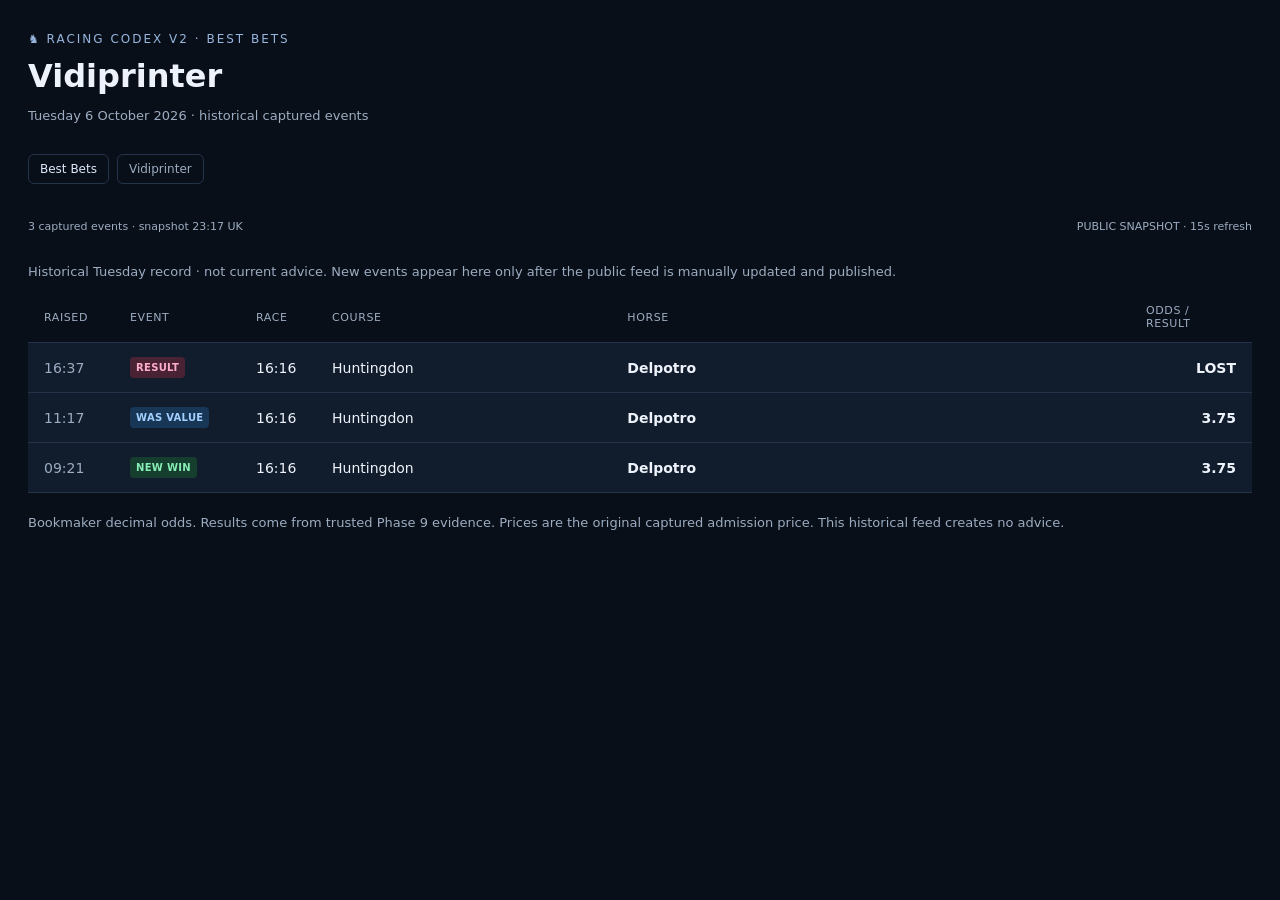
==== public/vidiprinter/index.html @ f3a4219d "Public: add Racing Codex Vidiprinter" ====
<!doctype html>
<html lang="en-GB">
<head>
  <meta charset="utf-8"><meta name="viewport" content="width=device-width,initial-scale=1">
  <meta name="theme-color" content="#090f19">
  <link rel="icon" href="data:,">
  <meta name="description" content="Captured Racing Codex events from Tuesday 6 October 2026.">
  <title>Vidiprinter · Racing Codex</title>
  <link rel="stylesheet" href="assets/vidiprinter.css">
  <script src="assets/vidiprinter.js" defer></script>
</head>
<body>
<main>
  <header><div><a class="brand" href="../">♞ RACING CODEX V2 · BEST BETS</a><h1>Vidiprinter</h1>
    <p>Tuesday 6 October 2026 · historical captured events</p></div></header>
  <nav aria-label="Public pages"><a href="../">Best Bets</a><span>Vidiprinter</span></nav>
  <div class="feed-status"><span id="status" role="status">Loading captured events…</span><span>PUBLIC SNAPSHOT · 15s refresh</span></div>
  <p class="history-note">Historical Tuesday record · not current advice. New events appear here only after the public feed is manually updated and published.</p>
  <div class="columns" aria-hidden="true"><span>Raised</span><span>Event</span><span>Race</span><span>Course</span><span>Horse</span><span>Odds / result</span></div>
  <ol id="events" aria-label="Captured events, newest first"></ol>
  <p id="empty" hidden>No captured events for Tuesday 6 October 2026.</p>
  <footer>Bookmaker decimal odds. Results come from trusted Phase 9 evidence. Prices are the original captured admission price. This historical feed creates no advice.</footer>
</main>
</body>
</html>
---- public/vidiprinter/assets/vidiprinter.css ----
/* Public broadcast feed. All tracks allow long labels to shrink and wrap. */
:root{color-scheme:dark;--bg:#090f19;--panel:#111c2c;--line:#25334a;--muted:#9cacc1;font-family:Inter,system-ui,sans-serif}
*{box-sizing:border-box}body{margin:0;background:var(--bg);color:#eef3fb}main{max-width:1400px;margin:auto;padding:28px;min-width:0}
header{display:flex;justify-content:space-between;align-items:center;gap:20px}header>*{min-width:0}.brand{color:#97b5dd;font-size:12px;letter-spacing:2px;text-decoration:none}
h1{font-size:32px;margin:10px 0 5px}p,footer{color:var(--muted);font-size:13px}header label{display:grid;gap:6px;font-size:12px;color:var(--muted)}input{background:var(--panel);border:1px solid var(--line);border-radius:6px;padding:9px;color:#eef3fb;max-width:100%;min-width:0}
.feed-status{display:flex;justify-content:space-between;gap:12px;padding:18px 0;color:var(--muted);font-size:11px}.feed-status>*{min-width:0;overflow-wrap:anywhere}
.columns,.event-row{display:grid;grid-template-columns:70px 110px 60px minmax(0,1fr) minmax(0,1.8fr) 90px;gap:16px;align-items:center}
.columns{padding:12px 16px;color:var(--muted);font-size:11px;text-transform:uppercase;letter-spacing:.6px}
ol{list-style:none;margin:0;padding:0}.event-row{padding:14px 16px;border-top:1px solid var(--line);background:var(--panel);font-size:14px;max-width:100%;min-width:0}.event-row>*{min-width:0;overflow-wrap:anywhere}.event-row:last-child{border-bottom:1px solid var(--line)}
.raised,.race-time,.value{font-variant-numeric:tabular-nums}.raised{color:var(--muted)}.horse,.value{font-weight:700}.value{text-align:right}.badge{display:inline-block;border-radius:4px;padding:5px 6px;font-size:10px;font-weight:800;letter-spacing:.3px;background:#29364a;color:#dce7fa;max-width:100%}
.new-win{background:#163e2e;color:#86edb6}.new-ew{background:#493816;color:#f4d68b}.was-value{background:#183656;color:#a4d0ff}.result{background:#492334;color:#ffaeca}.updated{background:#223e44;color:#a5dce0}.nr,.void{background:#313443;color:#c2c7d2}
.fresh{animation:highlight 2s ease-out}@keyframes highlight{from{box-shadow:inset 3px 0 #7ca2cb;background:#20344d}to{box-shadow:inset 0 0 transparent;background:var(--panel)}}footer{line-height:1.6;padding:20px 0;overflow-wrap:anywhere}
@media(max-width:700px){main{padding:16px}header{align-items:flex-start;gap:12px}h1{font-size:26px}header p{max-width:230px;font-size:12px}header label{max-width:145px}.columns{display:none}.event-row{grid-template-columns:55px minmax(0,1fr) 68px;gap:8px;padding:12px}.raised{grid-column:1;grid-row:1;font-size:12px}.kind{grid-column:2;grid-row:1}.race-time{grid-column:1;grid-row:2;font-size:12px}.course{grid-column:2;grid-row:2;font-size:12px;color:var(--muted)}.horse{grid-column:1/3;grid-row:3;font-size:14px}.value{grid-column:3;grid-row:2/4;align-self:center}.feed-status{font-size:10px}.feed-status span:last-child{max-width:120px;text-align:right}}
@media(prefers-reduced-motion:reduce){.fresh{animation:none}}


nav{display:flex;flex-wrap:wrap;gap:8px;margin:18px 0}nav a,nav span{padding:7px 11px;border:1px solid var(--line);border-radius:6px;color:#dce7fa;text-decoration:none;font-size:12px}nav span{color:var(--muted)}
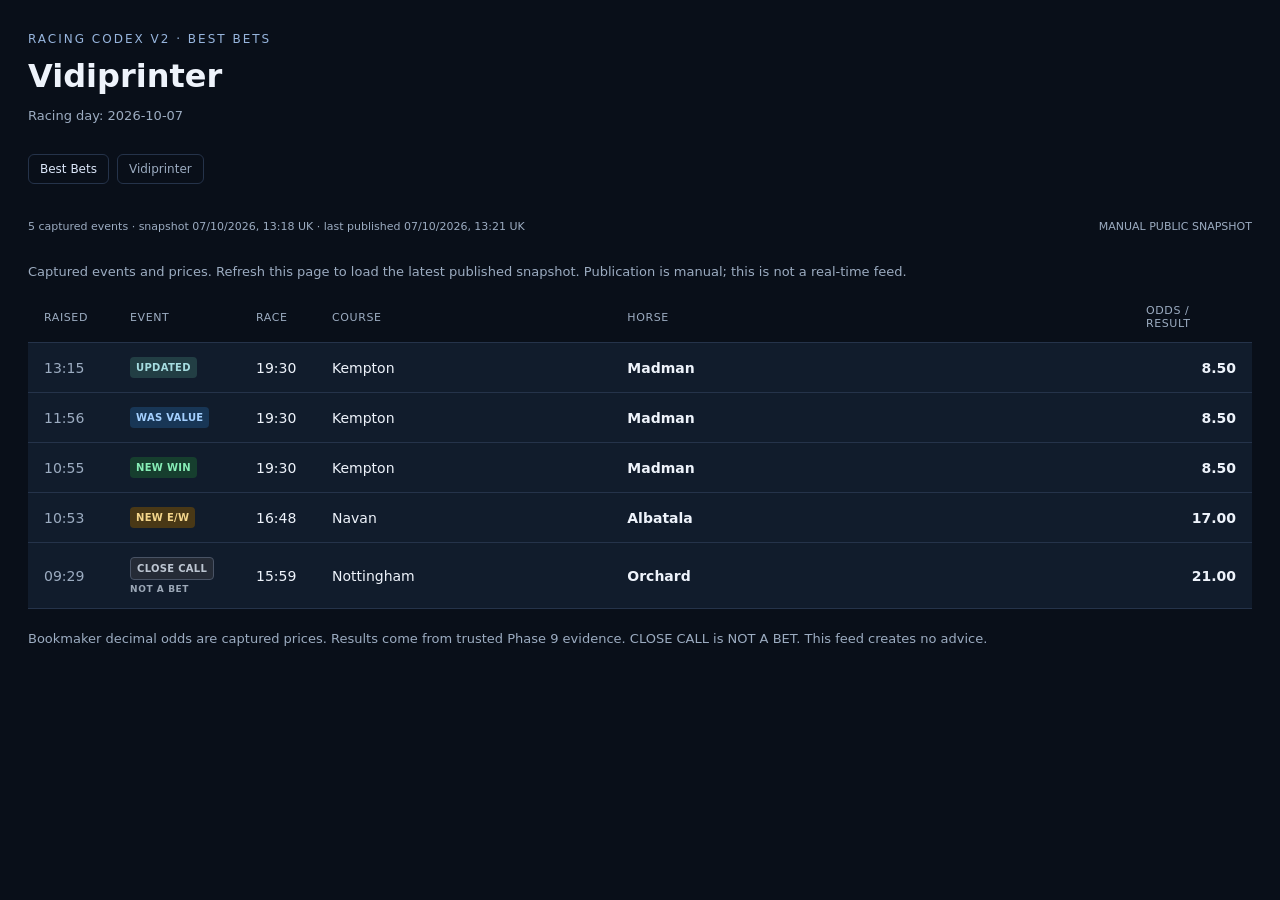
==== commit 3cf6de6b: "Public: refresh vidiprinter 2026-10-07 13:21" ====
--- a/public/vidiprinter/index.html
+++ b/public/vidiprinter/index.html
@@ -1,25 +1,13 @@
 <!doctype html>
-<html lang="en-GB">
-<head>
-  <meta charset="utf-8"><meta name="viewport" content="width=device-width,initial-scale=1">
-  <meta name="theme-color" content="#090f19">
-  <link rel="icon" href="data:,">
-  <meta name="description" content="Captured Racing Codex events from Tuesday 6 October 2026.">
-  <title>Vidiprinter · Racing Codex</title>
-  <link rel="stylesheet" href="assets/vidiprinter.css">
-  <script src="assets/vidiprinter.js" defer></script>
-</head>
-<body>
-<main>
-  <header><div><a class="brand" href="../">♞ RACING CODEX V2 · BEST BETS</a><h1>Vidiprinter</h1>
-    <p>Tuesday 6 October 2026 · historical captured events</p></div></header>
-  <nav aria-label="Public pages"><a href="../">Best Bets</a><span>Vidiprinter</span></nav>
-  <div class="feed-status"><span id="status" role="status">Loading captured events…</span><span>PUBLIC SNAPSHOT · 15s refresh</span></div>
-  <p class="history-note">Historical Tuesday record · not current advice. New events appear here only after the public feed is manually updated and published.</p>
-  <div class="columns" aria-hidden="true"><span>Raised</span><span>Event</span><span>Race</span><span>Course</span><span>Horse</span><span>Odds / result</span></div>
-  <ol id="events" aria-label="Captured events, newest first"></ol>
-  <p id="empty" hidden>No captured events for Tuesday 6 October 2026.</p>
-  <footer>Bookmaker decimal odds. Results come from trusted Phase 9 evidence. Prices are the original captured admission price. This historical feed creates no advice.</footer>
-</main>
-</body>
-</html>
+<html lang="en-GB"><head><meta charset="utf-8"><meta name="viewport" content="width=device-width,initial-scale=1">
+<link rel="icon" href="data:,"><title>Vidiprinter · Racing Codex</title>
+<link rel="stylesheet" href="assets/vidiprinter.css"><script src="assets/vidiprinter.js" defer></script></head>
+<body><main><header><div><a class="brand" href="../">RACING CODEX V2 · BEST BETS</a>
+<h1>Vidiprinter</h1><p id="racing-day">Loading racing day…</p></div></header>
+<nav aria-label="Public pages"><a href="../">Best Bets</a><span>Vidiprinter</span></nav>
+<div class="feed-status"><span id="status" role="status">Loading published snapshot…</span><span>MANUAL PUBLIC SNAPSHOT</span></div>
+<p>Captured events and prices. Refresh this page to load the latest published snapshot. Publication is manual; this is not a real-time feed.</p>
+<div class="columns" aria-hidden="true"><span>Raised</span><span>Event</span><span>Race</span><span>Course</span><span>Horse</span><span>Odds / result</span></div>
+<ol id="events" aria-label="Captured events, newest first"></ol><p id="empty" hidden>No captured events for this racing day.</p>
+<footer>Bookmaker decimal odds are captured prices. Results come from trusted Phase 9 evidence. CLOSE CALL is NOT A BET. This feed creates no advice.</footer>
+</main></body></html>
--- a/public/vidiprinter/assets/vidiprinter.css
+++ b/public/vidiprinter/assets/vidiprinter.css
@@ -1,4 +1,4 @@
-/* Public broadcast feed. All tracks allow long labels to shrink and wrap. */
+/* Local-only broadcast feed. All tracks allow long labels to shrink and wrap. */
 :root{color-scheme:dark;--bg:#090f19;--panel:#111c2c;--line:#25334a;--muted:#9cacc1;font-family:Inter,system-ui,sans-serif}
 *{box-sizing:border-box}body{margin:0;background:var(--bg);color:#eef3fb}main{max-width:1400px;margin:auto;padding:28px;min-width:0}
 header{display:flex;justify-content:space-between;align-items:center;gap:20px}header>*{min-width:0}.brand{color:#97b5dd;font-size:12px;letter-spacing:2px;text-decoration:none}
@@ -9,9 +9,11 @@
 ol{list-style:none;margin:0;padding:0}.event-row{padding:14px 16px;border-top:1px solid var(--line);background:var(--panel);font-size:14px;max-width:100%;min-width:0}.event-row>*{min-width:0;overflow-wrap:anywhere}.event-row:last-child{border-bottom:1px solid var(--line)}
 .raised,.race-time,.value{font-variant-numeric:tabular-nums}.raised{color:var(--muted)}.horse,.value{font-weight:700}.value{text-align:right}.badge{display:inline-block;border-radius:4px;padding:5px 6px;font-size:10px;font-weight:800;letter-spacing:.3px;background:#29364a;color:#dce7fa;max-width:100%}
 .new-win{background:#163e2e;color:#86edb6}.new-ew{background:#493816;color:#f4d68b}.was-value{background:#183656;color:#a4d0ff}.result{background:#492334;color:#ffaeca}.updated{background:#223e44;color:#a5dce0}.nr,.void{background:#313443;color:#c2c7d2}
+.close-call{background:#252b36;color:#bdc6d2;border:1px solid #495365}.not-a-bet{display:block;margin-top:4px;color:#9ca8b7;font-size:9px;font-weight:800;letter-spacing:.6px}
 .fresh{animation:highlight 2s ease-out}@keyframes highlight{from{box-shadow:inset 3px 0 #7ca2cb;background:#20344d}to{box-shadow:inset 0 0 transparent;background:var(--panel)}}footer{line-height:1.6;padding:20px 0;overflow-wrap:anywhere}
 @media(max-width:700px){main{padding:16px}header{align-items:flex-start;gap:12px}h1{font-size:26px}header p{max-width:230px;font-size:12px}header label{max-width:145px}.columns{display:none}.event-row{grid-template-columns:55px minmax(0,1fr) 68px;gap:8px;padding:12px}.raised{grid-column:1;grid-row:1;font-size:12px}.kind{grid-column:2;grid-row:1}.race-time{grid-column:1;grid-row:2;font-size:12px}.course{grid-column:2;grid-row:2;font-size:12px;color:var(--muted)}.horse{grid-column:1/3;grid-row:3;font-size:14px}.value{grid-column:3;grid-row:2/4;align-self:center}.feed-status{font-size:10px}.feed-status span:last-child{max-width:120px;text-align:right}}
 @media(prefers-reduced-motion:reduce){.fresh{animation:none}}
 
-
+/* Public navigation only. Broadcast layout comes from the local source stylesheet. */
 nav{display:flex;flex-wrap:wrap;gap:8px;margin:18px 0}nav a,nav span{padding:7px 11px;border:1px solid var(--line);border-radius:6px;color:#dce7fa;text-decoration:none;font-size:12px}nav span{color:var(--muted)}
+#racing-day{overflow-wrap:anywhere}
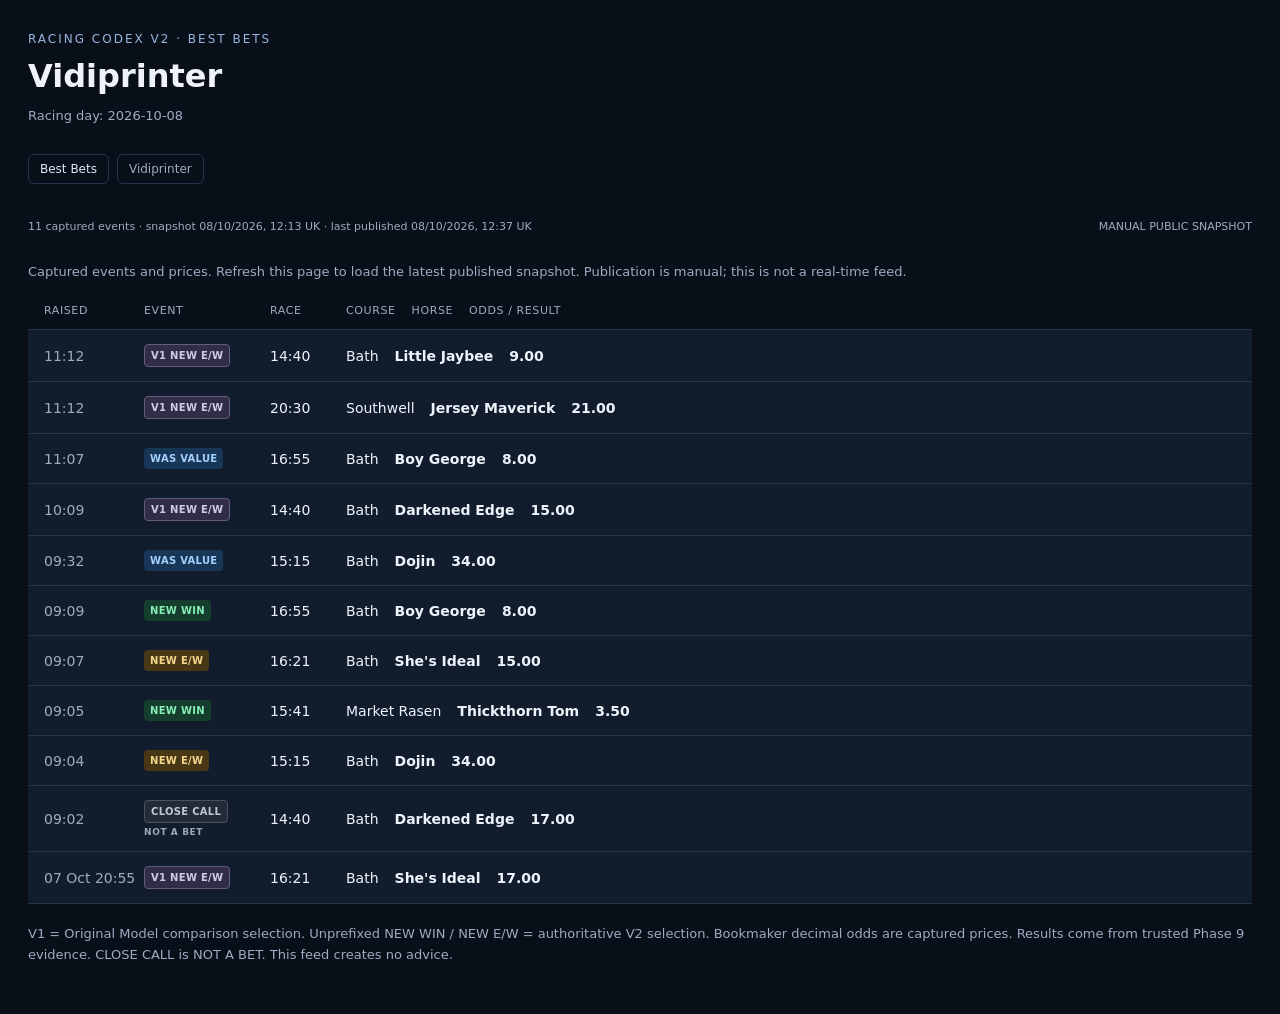
==== commit affa9e77: "Public: refresh vidiprinter 2026-10-08 12:37" ====
--- a/public/vidiprinter/index.html
+++ b/public/vidiprinter/index.html
@@ -9,5 +9,5 @@
 <p>Captured events and prices. Refresh this page to load the latest published snapshot. Publication is manual; this is not a real-time feed.</p>
 <div class="columns" aria-hidden="true"><span>Raised</span><span>Event</span><span>Race</span><span>Course</span><span>Horse</span><span>Odds / result</span></div>
 <ol id="events" aria-label="Captured events, newest first"></ol><p id="empty" hidden>No captured events for this racing day.</p>
-<footer>Bookmaker decimal odds are captured prices. Results come from trusted Phase 9 evidence. CLOSE CALL is NOT A BET. This feed creates no advice.</footer>
+<footer>V1 = Original Model comparison selection. Unprefixed NEW WIN / NEW E/W = authoritative V2 selection. Bookmaker decimal odds are captured prices. Results come from trusted Phase 9 evidence. CLOSE CALL is NOT A BET. This feed creates no advice.</footer>
 </main></body></html>
--- a/public/vidiprinter/assets/vidiprinter.css
+++ b/public/vidiprinter/assets/vidiprinter.css
@@ -4,14 +4,15 @@
 header{display:flex;justify-content:space-between;align-items:center;gap:20px}header>*{min-width:0}.brand{color:#97b5dd;font-size:12px;letter-spacing:2px;text-decoration:none}
 h1{font-size:32px;margin:10px 0 5px}p,footer{color:var(--muted);font-size:13px}header label{display:grid;gap:6px;font-size:12px;color:var(--muted)}input{background:var(--panel);border:1px solid var(--line);border-radius:6px;padding:9px;color:#eef3fb;max-width:100%;min-width:0}
 .feed-status{display:flex;justify-content:space-between;gap:12px;padding:18px 0;color:var(--muted);font-size:11px}.feed-status>*{min-width:0;overflow-wrap:anywhere}
-.columns,.event-row{display:grid;grid-template-columns:70px 110px 60px minmax(0,1fr) minmax(0,1.8fr) 90px;gap:16px;align-items:center}
+.columns,.event-row{display:grid;grid-template-columns:84px 110px 60px fit-content(20rem) fit-content(20rem) max-content;gap:16px;align-items:center}
 .columns{padding:12px 16px;color:var(--muted);font-size:11px;text-transform:uppercase;letter-spacing:.6px}
 ol{list-style:none;margin:0;padding:0}.event-row{padding:14px 16px;border-top:1px solid var(--line);background:var(--panel);font-size:14px;max-width:100%;min-width:0}.event-row>*{min-width:0;overflow-wrap:anywhere}.event-row:last-child{border-bottom:1px solid var(--line)}
-.raised,.race-time,.value{font-variant-numeric:tabular-nums}.raised{color:var(--muted)}.horse,.value{font-weight:700}.value{text-align:right}.badge{display:inline-block;border-radius:4px;padding:5px 6px;font-size:10px;font-weight:800;letter-spacing:.3px;background:#29364a;color:#dce7fa;max-width:100%}
+.raised,.race-time,.value{font-variant-numeric:tabular-nums}.raised{color:var(--muted);white-space:nowrap}.horse,.value{font-weight:700}.value{text-align:left;justify-self:start}.badge{display:inline-block;border-radius:4px;padding:5px 6px;font-size:10px;font-weight:800;letter-spacing:.3px;background:#29364a;color:#dce7fa;max-width:100%}
 .new-win{background:#163e2e;color:#86edb6}.new-ew{background:#493816;color:#f4d68b}.was-value{background:#183656;color:#a4d0ff}.result{background:#492334;color:#ffaeca}.updated{background:#223e44;color:#a5dce0}.nr,.void{background:#313443;color:#c2c7d2}
 .close-call{background:#252b36;color:#bdc6d2;border:1px solid #495365}.not-a-bet{display:block;margin-top:4px;color:#9ca8b7;font-size:9px;font-weight:800;letter-spacing:.6px}
+.v1-new-win{background:#392a50;color:#dcc5fb;border:1px solid #6b5287}.v1-new-ew{background:#322d47;color:#d1c9e6;border:1px solid #655c7c}
 .fresh{animation:highlight 2s ease-out}@keyframes highlight{from{box-shadow:inset 3px 0 #7ca2cb;background:#20344d}to{box-shadow:inset 0 0 transparent;background:var(--panel)}}footer{line-height:1.6;padding:20px 0;overflow-wrap:anywhere}
-@media(max-width:700px){main{padding:16px}header{align-items:flex-start;gap:12px}h1{font-size:26px}header p{max-width:230px;font-size:12px}header label{max-width:145px}.columns{display:none}.event-row{grid-template-columns:55px minmax(0,1fr) 68px;gap:8px;padding:12px}.raised{grid-column:1;grid-row:1;font-size:12px}.kind{grid-column:2;grid-row:1}.race-time{grid-column:1;grid-row:2;font-size:12px}.course{grid-column:2;grid-row:2;font-size:12px;color:var(--muted)}.horse{grid-column:1/3;grid-row:3;font-size:14px}.value{grid-column:3;grid-row:2/4;align-self:center}.feed-status{font-size:10px}.feed-status span:last-child{max-width:120px;text-align:right}}
+@media(max-width:700px){main{padding:16px}header{align-items:flex-start;gap:12px}h1{font-size:26px}header p{max-width:230px;font-size:12px}header label{max-width:145px}.columns{display:none}.event-row{grid-template-columns:minmax(0,1fr) minmax(0,1fr);justify-content:start;gap:8px;padding:12px}.raised{grid-column:1;grid-row:1;font-size:12px}.kind{grid-column:2;grid-row:1;justify-self:start;text-align:left}.race-time{grid-column:1;grid-row:2;font-size:12px}.course{grid-column:2;grid-row:2;font-size:12px;color:var(--muted);text-align:left}.horse{grid-column:1;grid-row:3;font-size:14px;max-width:calc(100vw - 154px)}.value{grid-column:2;grid-row:3;justify-self:start;align-self:center;text-align:left;white-space:nowrap}.feed-status{font-size:10px}.feed-status span:last-child{max-width:120px;text-align:right}}
 @media(prefers-reduced-motion:reduce){.fresh{animation:none}}
 
 /* Public navigation only. Broadcast layout comes from the local source stylesheet. */
